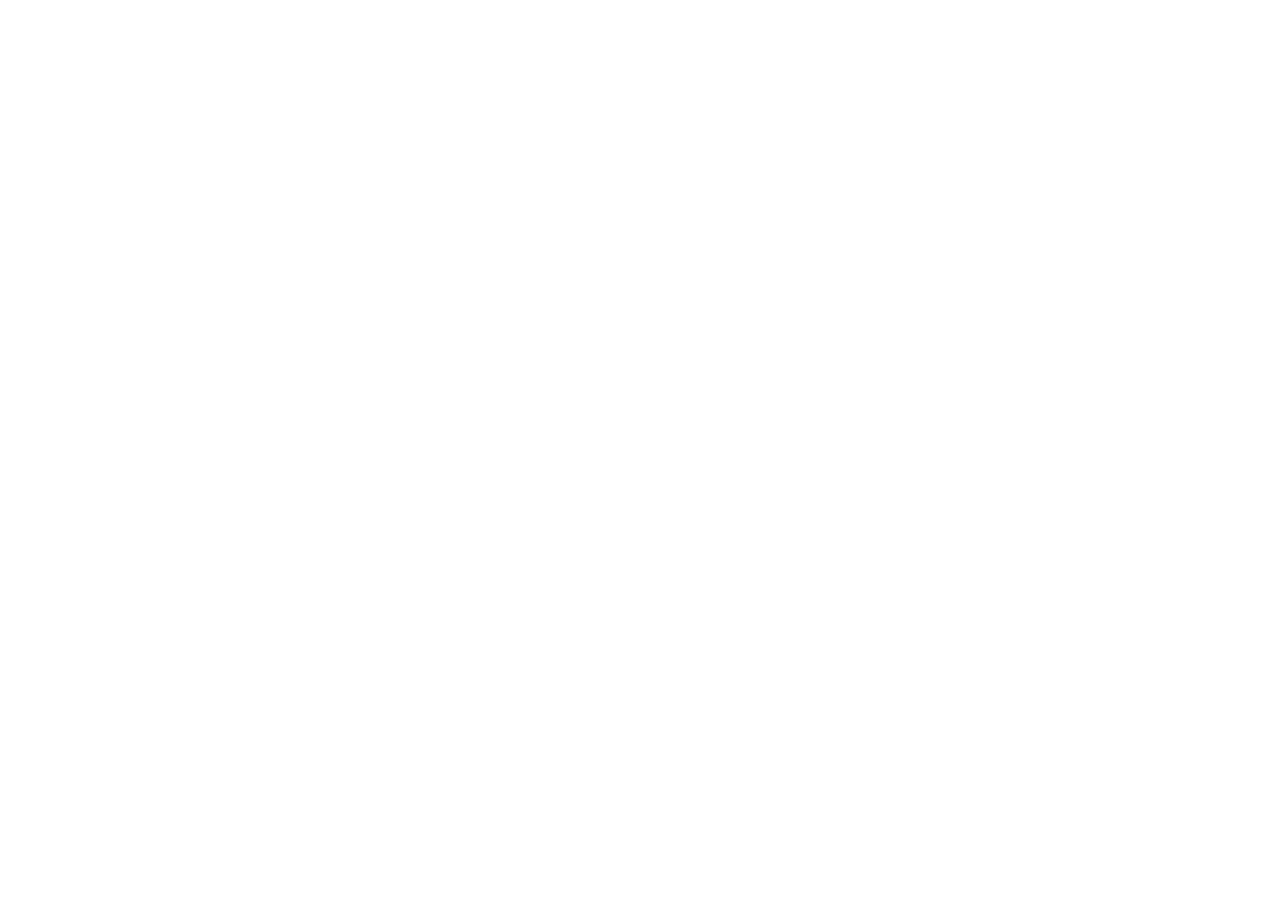
==== index.html @ 4c552e1f "set up files" ====
<!DOCTYPE html>
<html lang="en">
<head>
    <meta charset="UTF-8">
    <meta name="viewport" content="width=device-width, initial-scale=1.0">
    <title>Tic Tac Toe</title>
    <link rel="stylesheet" href="style.css">
    <script src="script.js" defer></script>
</head>
<body>
    
</body>
</html>
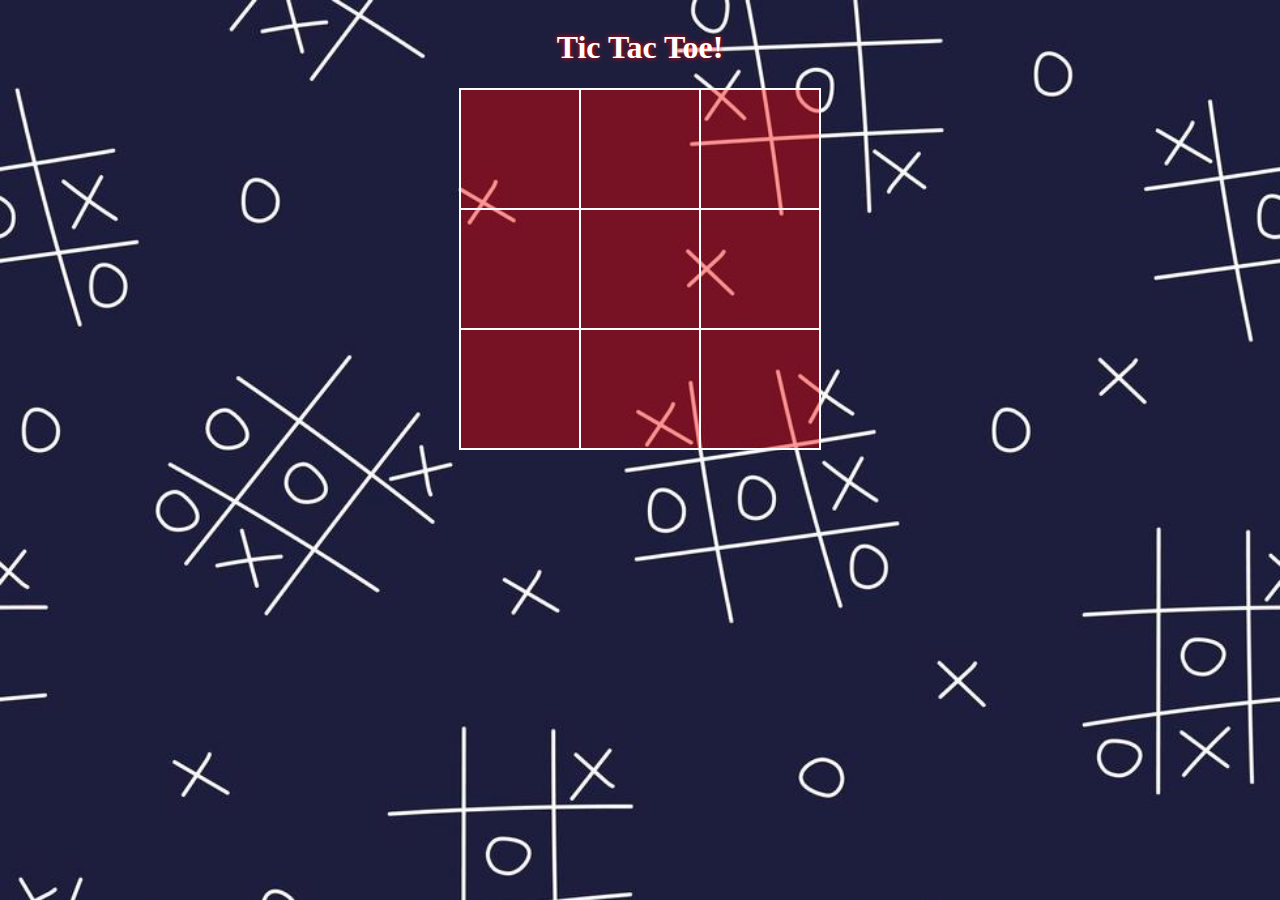
==== commit aecc8ed8: "using checkwinner inside turnplayed, boarcreation now asks for 2 players info, win alert not showing" ====
--- a/index.html
+++ b/index.html
@@ -8,6 +8,22 @@
     <script src="script.js" defer></script>
 </head>
 <body>
+    <h1>Tic Tac Toe! </h1>
+   
+    <div class="boardSpace">
+       <div class="boardposition"></div>
+       <div class="boardposition"></div>
+       <div class="boardposition"></div>
+       <div class="boardposition"></div>
+       <div class="boardposition"></div>
+       <div class="boardposition"></div>
+       <div class="boardposition"></div>
+       <div class="boardposition"></div>
+       <div class="boardposition"></div>
+    </div>
+    <div class="scoreboard">
+    </div>
     
+
 </body>
 </html>--- a/style.css
+++ b/style.css
@@ -0,0 +1,42 @@
+html {
+    box-sizing: border-box;
+    background: url(./images/tictactoebg.jpg);
+    background-size: cover;
+    margin: auto;
+    display: flex;
+    text-align: center;
+    justify-content: center;
+    align-items: center;
+}
+h1{
+    color: rgb(255, 255, 255);
+    text-shadow: 0 0 5px #ff0000;
+}
+
+.boardSpace {
+    width: 40vh;
+    height: 40vh;
+    display: grid;
+    grid-template-columns: repeat(3,1fr);
+    grid-template-rows: repeat(3,1fr);
+    background-color: rgba(255, 0, 0, 0.4);
+    
+    border: 1px;
+    border-style: solid;
+    border-color: rgb(255, 255, 255);
+}
+
+.boardposition{
+    border: 1px;
+    border-style: solid;
+    border-color: rgb(255, 255, 255);
+}
+
+.boardposition.circle{
+    background-image: url(./images/o.png);
+    background-size: contain;
+}
+.boardposition.cross{
+    background-image: url(./images/x.png);
+    background-size: contain;
+}
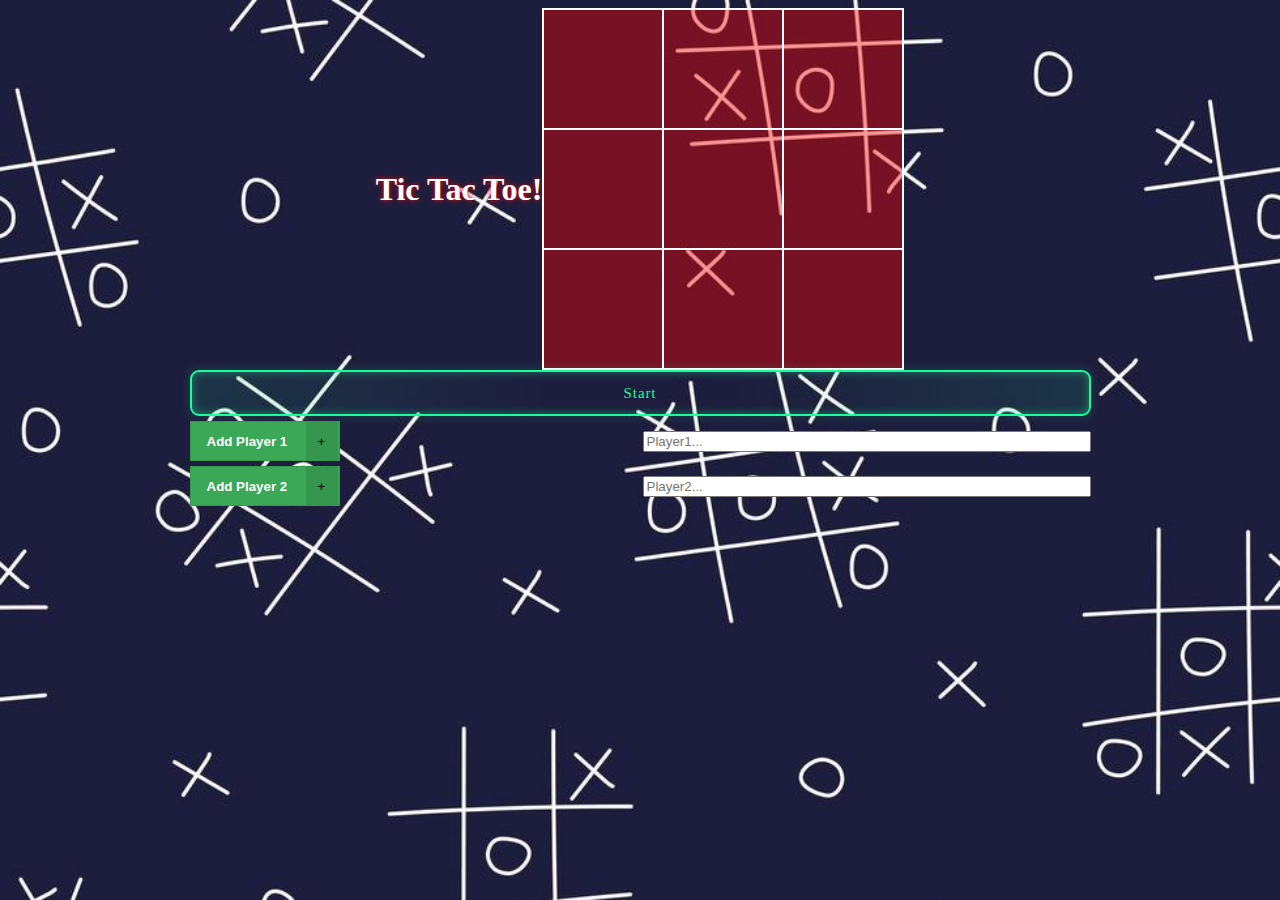
==== commit f66a19ff: "buttons for players+start+ alert fix, + removed getboardstatus return" ====
--- a/index.html
+++ b/index.html
@@ -8,19 +8,38 @@
     <script src="script.js" defer></script>
 </head>
 <body>
-    <h1>Tic Tac Toe! </h1>
    
-    <div class="boardSpace">
-       <div class="boardposition"></div>
-       <div class="boardposition"></div>
-       <div class="boardposition"></div>
-       <div class="boardposition"></div>
-       <div class="boardposition"></div>
-       <div class="boardposition"></div>
-       <div class="boardposition"></div>
-       <div class="boardposition"></div>
-       <div class="boardposition"></div>
+    <div class="gameContainer" id="tictactoe">
+        <div class="gameTitle">
+            <h1>Tic Tac Toe! </h1>
+        </div>
+        <div class="boardSpace">
+        <div class="boardposition"></div>
+        <div class="boardposition"></div>
+        <div class="boardposition"></div>
+        <div class="boardposition"></div>
+        <div class="boardposition"></div>
+        <div class="boardposition"></div>
+        <div class="boardposition"></div>
+        <div class="boardposition"></div>
+        <div class="boardposition"></div>
+        </div>
+        <div class="gameButtons">
+            <button class="gameStart">Start</button>
+            <button class="gameAddPlayer"><span class="gameAddPlayerText">Add Player 1</span>
+                <span class="gameAddPlayerIcon">+</span>
+            </button>
+            <input type="text" placeholder="Player1...">
+
+            <button class="gameAddPlayer"><span class="gameAddPlayerText">Add Player 2</span>
+                <span class="gameAddPlayerIcon">+</span>
+            </button>
+            <input type="text" placeholder="Player2...">
+
+            
+        </div>
     </div>
+
     <div class="scoreboard">
     </div>
     
--- a/style.css
+++ b/style.css
@@ -40,3 +40,127 @@
     background-image: url(./images/x.png);
     background-size: contain;
 }
+
+.gameContainer {
+    display: flex;
+    flex-wrap: wrap;
+    align-items: center;
+    text-align: center;
+    justify-content: center;
+}
+.gameButtons {
+    width: 70vw;
+    display: grid;
+    grid-template-columns: repeat(2,50%);
+    gap: 5px;
+    align-items: center;
+    text-align: center;
+    justify-content: center;
+    
+}
+
+/* From Uiverse.io by adamgiebl */ 
+
+.gameAddPlayer{
+    flex: 0 1 auto;
+    width: 50%;
+}
+.gameStart {
+    grid-column: 1 / 3;
+}
+.gameStart {
+    --green: #1BFD9C;
+    font-size: 15px;
+    padding: 0.7em 2.7em;
+    letter-spacing: 0.06em;
+    position: relative;
+    font-family: inherit;
+    border-radius: 0.6em;
+    overflow: hidden;
+    transition: all 0.3s;
+    line-height: 1.4em;
+    border: 2px solid var(--green);
+    background: linear-gradient(to right, rgba(27, 253, 156, 0.1) 1%, transparent 40%,transparent 60% , rgba(27, 253, 156, 0.1) 100%);
+    color: var(--green);
+    box-shadow: inset 0 0 10px rgba(27, 253, 156, 0.4), 0 0 9px 3px rgba(27, 253, 156, 0.1);
+  }
+  
+  .gameStart:hover {
+    color: #82ffc9;
+    box-shadow: inset 0 0 10px rgba(27, 253, 156, 0.6), 0 0 9px 3px rgba(27, 253, 156, 0.2);
+  }
+  
+  .gameStart:before {
+    content: "";
+    position: absolute;
+    left: -4em;
+    width: 4em;
+    height: 100%;
+    top: 0;
+    transition: transform .4s ease-in-out;
+    background: linear-gradient(to right, transparent 1%, rgba(27, 253, 156, 0.1) 40%,rgba(27, 253, 156, 0.1) 60% , transparent 100%);
+  }
+  
+  .gameStart:hover:before {
+    transform: translateX(15em);
+  }
+
+
+  /* From Uiverse.io by andrew-demchenk0 */ 
+  .gameButtons>.gameAddPlayer {
+    position: relative;
+    width: 150px;
+    height: 40px;
+    cursor: pointer;
+    display: flex;
+    align-items: center;
+    border: 1px solid #34974d;
+    background-color: #3aa856;
+  }
+  
+    .gameButtons>.gameAddPlayer, .gameAddPlayerIcon, .gameAddPlayerText {
+    transition: all 0.3s;
+  }
+  
+    .gameButtons>.gameAddPlayer .gameAddPlayerText {
+    transform: translateX(10px);
+    color: #fff;
+    font-weight: 600;
+  }
+  
+    .gameButtons>.gameAddPlayer .gameAddPlayerIcon {
+    position: absolute;
+    transform: translateX(109px);
+    height: 100%;
+    width: 32px;
+    background-color: #34974d;
+    display: flex;
+    align-items: center;
+    justify-content: center;
+  }
+  
+    .gameButtons>.gameAddPlayer .svg {
+    width: 30px;
+    stroke: #fff;
+  }
+  
+    .gameButtons>.gameAddPlayer:hover {
+    background: #34974d;
+  }
+  
+    .gameButtons>.gameAddPlayer:hover .gameAddPlayerText {
+    color: transparent;
+  }
+  
+    .gameButtons>.gameAddPlayer:hover .gameAddPlayerIcon {
+    width: 142px;
+    transform: translateX(0);
+  }
+  
+    .gameButtons>.gameAddPlayer:active .gameAddPlayerIcon {
+    background-color: #2e8644;
+  }
+  
+    .gameButtons>.gameAddPlayer:active {
+    border: 1px solid #2e8644;
+  }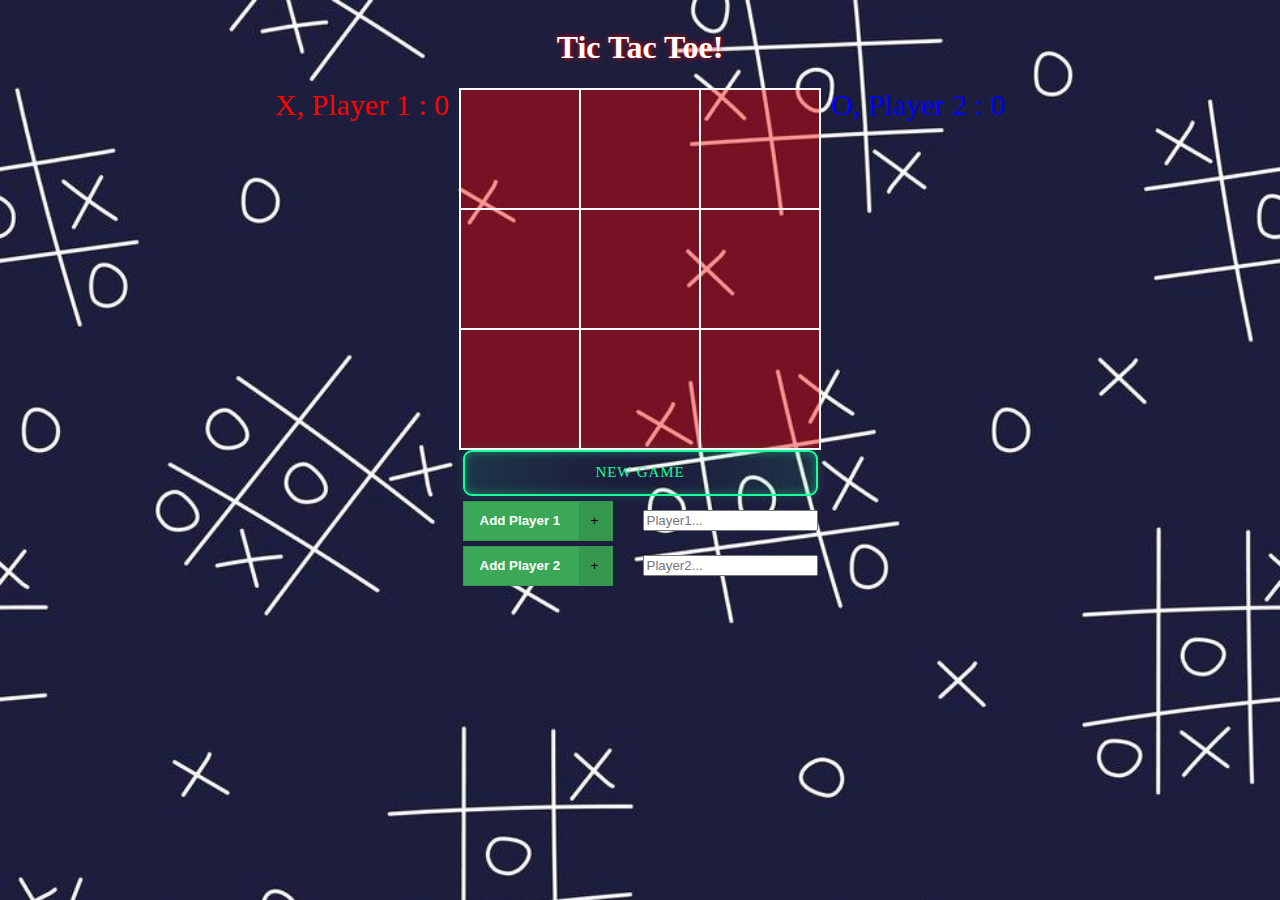
==== commit 322d0f52: "player names and scores render" ====
--- a/index.html
+++ b/index.html
@@ -13,28 +13,32 @@
         <div class="gameTitle">
             <h1>Tic Tac Toe! </h1>
         </div>
-        <div class="boardSpace">
-        <div class="boardposition"></div>
-        <div class="boardposition"></div>
-        <div class="boardposition"></div>
-        <div class="boardposition"></div>
-        <div class="boardposition"></div>
-        <div class="boardposition"></div>
-        <div class="boardposition"></div>
-        <div class="boardposition"></div>
-        <div class="boardposition"></div>
+        <div class="boardAndScore">
+            <div class="player1Score">PLAYER 1 : 0</div>
+            <div class="boardSpace">
+                <div class="boardposition"></div>
+                <div class="boardposition"></div>
+                <div class="boardposition"></div>
+                <div class="boardposition"></div>
+                <div class="boardposition"></div>
+                <div class="boardposition"></div>
+                <div class="boardposition"></div>
+                <div class="boardposition"></div>
+                <div class="boardposition"></div>
+            </div>
+            <div class="player2Score">PLAYER 2 : 0</div>
         </div>
         <div class="gameButtons">
-            <button class="gameStart">Start</button>
+            <button class="gameStart">NEW GAME</button>
             <button class="gameAddPlayer"><span class="gameAddPlayerText">Add Player 1</span>
                 <span class="gameAddPlayerIcon">+</span>
             </button>
-            <input type="text" placeholder="Player1...">
+            <input type="text" class="gameAddPlayerName" placeholder="Player1...">
 
             <button class="gameAddPlayer"><span class="gameAddPlayerText">Add Player 2</span>
                 <span class="gameAddPlayerIcon">+</span>
             </button>
-            <input type="text" placeholder="Player2...">
+            <input type="text" class="gameAddPlayerName" placeholder="Player2...">
 
             
         </div>
--- a/style.css
+++ b/style.css
@@ -12,6 +12,22 @@
     color: rgb(255, 255, 255);
     text-shadow: 0 0 5px #ff0000;
 }
+
+.boardAndScore {
+    display: flex;
+    gap: 10px;
+    font-size: 30px;
+    color: rgb(255, 255, 255);
+}
+
+.player1Score{
+    color: red;
+}
+
+.player2Score{
+    color: blue;
+}
+
 
 .boardSpace {
     width: 40vh;
@@ -43,12 +59,14 @@
 
 .gameContainer {
     display: flex;
+    flex-direction: column;
     flex-wrap: wrap;
     align-items: center;
     text-align: center;
     justify-content: center;
 }
 .gameButtons {
+    max-width: 350px;  
     width: 70vw;
     display: grid;
     grid-template-columns: repeat(2,50%);
